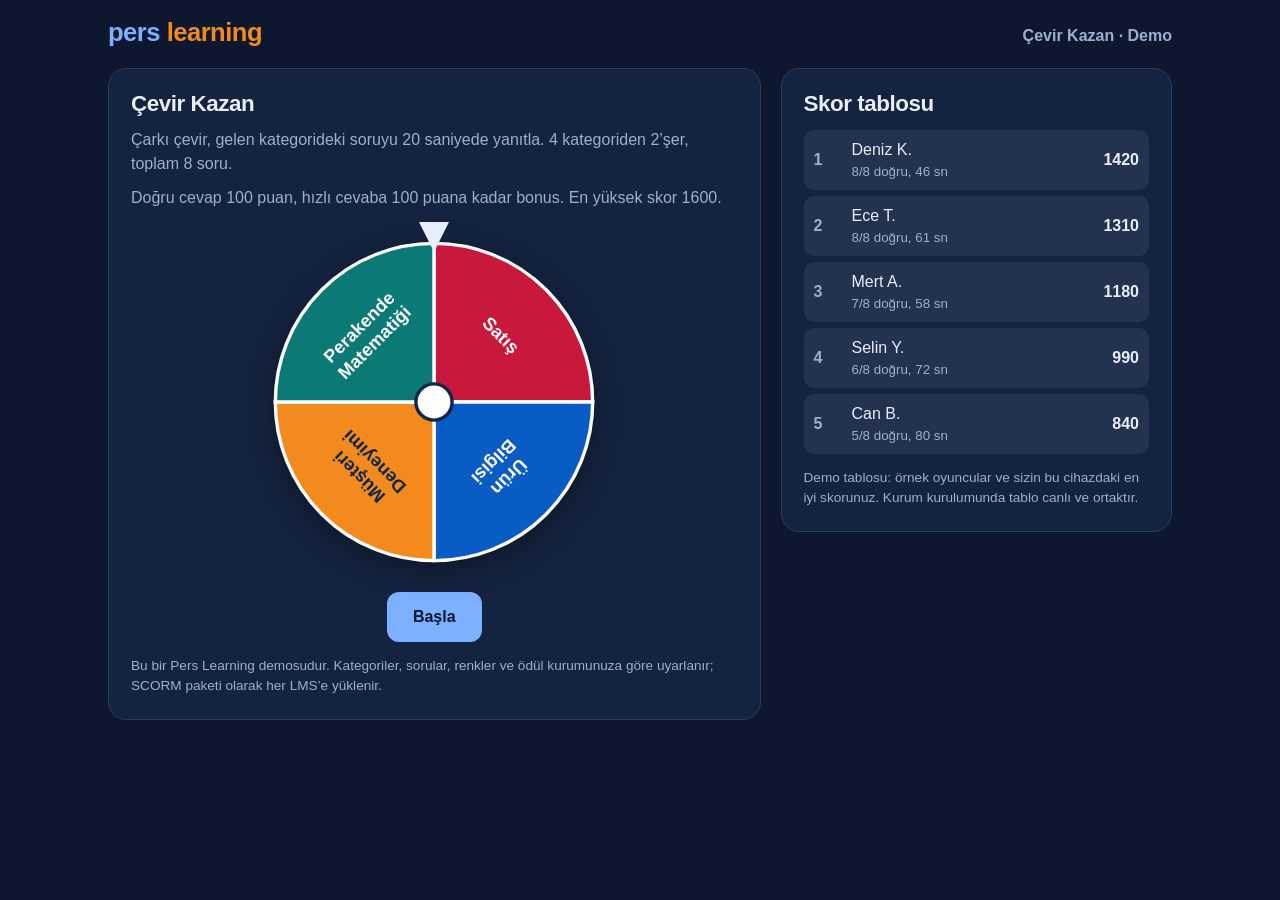
==== games/cevir-kazan.html @ d0fef556 "Learning: Çevir Kazan ve Oryantasyon Maratonu demoları, oyun sekmeleri Co-Authored-By: Claude Opus 5" ====
<!DOCTYPE html>
<html lang="tr">
<head>
<meta charset="UTF-8">
<meta name="viewport" content="width=device-width, initial-scale=1, viewport-fit=cover">
<title>Çevir Kazan — Pers Learning demo</title>
<style>
:root{--bg:#0d1830;--card:#14233f;--ink:#e8eefb;--mute:#9db0d0;--line:#2a3b5c;--blue:#7db0ff;--btn:#7db0ff;--btn-ink:#06142e;--orange:#f28a1e;--ok:#6fd99a;--okbg:#12301f;--bad:#ff9a90;--badbg:#3a1a1a;--bar:#22324f;color-scheme:dark}
*,*:before,*:after{box-sizing:border-box}
body{margin:0;background:var(--bg);color:var(--ink);font-family:"Poppins","Segoe UI","Helvetica Neue",Arial,sans-serif;font-size:16px;line-height:1.5}
button{font:inherit;color:inherit;cursor:pointer}
:focus-visible{outline:3px solid var(--orange);outline-offset:2px}
h1,h2,h3{margin:0;letter-spacing:-.02em;line-height:1.2}
h1:focus,h2:focus{outline:none}
.wrap{max-width:1100px;margin:0 auto;padding:0 18px 40px}
.top{display:flex;justify-content:space-between;align-items:baseline;gap:10px;padding:20px 0 6px;flex-wrap:wrap}
.logo{font-size:1.6rem;font-weight:800;letter-spacing:-.02em;line-height:1}
.logo b{color:var(--blue)}.logo i{color:var(--orange);font-style:normal}
.top span{color:var(--mute);font-weight:600}
.grid{display:grid;grid-template-columns:minmax(0,1.25fr) minmax(280px,.75fr);gap:20px;align-items:start;margin-top:14px}
.card{background:var(--card);border:1px solid var(--line);border-radius:18px;padding:22px}
h2{font-size:1.4rem}
p{margin:10px 0 0}
.mute{color:var(--mute)}
.btn{border:0;border-radius:12px;padding:13px 26px;font-weight:700;background:var(--btn);color:var(--btn-ink)}
.btn[disabled]{opacity:.45;cursor:default}
.center{text-align:center}
.cta{margin-top:20px}
.wh{position:relative;width:min(340px,78vw);margin:22px auto 8px}
.wh svg{display:block;width:100%;height:auto;transition:transform 4.2s cubic-bezier(.15,.7,.1,1);filter:drop-shadow(0 8px 14px rgba(0,0,0,.35))}
.ptr{position:absolute;left:50%;top:-10px;transform:translateX(-50%);border-left:15px solid transparent;border-right:15px solid transparent;border-top:30px solid var(--ink);z-index:2}
.meta{display:flex;justify-content:space-between;gap:10px;align-items:center;flex-wrap:wrap;margin-bottom:14px}
.chip{display:inline-block;padding:4px 14px;border-radius:99px;font-weight:700;font-size:.92rem}
.tm{height:12px;border-radius:99px;background:var(--bar);overflow:hidden;margin:6px 0 4px}
.tb{height:100%;background:var(--ok);width:100%}
.tb.low{background:var(--bad)}
.tn{font-weight:800;font-variant-numeric:tabular-nums}
.opts{display:grid;gap:10px;margin-top:16px}
.opt{text-align:left;background:var(--card);border:2px solid var(--line);border-radius:12px;padding:13px 16px;display:flex;gap:10px}
.opt:hover:not([disabled]){border-color:var(--blue)}
.opt[disabled]{cursor:default}
.opt.right{border-color:var(--ok);background:var(--okbg)}
.opt.wrong{border-color:var(--bad);background:var(--badbg)}
.opt em{font-style:normal;font-weight:700;margin-left:auto;white-space:nowrap}
.fb{margin-top:16px;padding:14px 16px;border-radius:12px;background:var(--bar)}
.big{font-size:3.2rem;font-weight:800;color:var(--blue);line-height:1}
.rec{list-style:none;margin:14px 0 0;padding:0;display:grid;gap:6px;text-align:left}
.rec li{display:flex;gap:10px;align-items:center;padding:8px 12px;border-radius:10px;background:var(--bar);font-size:.92rem}
.rec b{margin-left:auto;white-space:nowrap}
.lb{list-style:none;margin:12px 0 0;padding:0;display:grid;gap:6px}
.lb li{display:grid;grid-template-columns:30px 1fr auto;gap:8px;align-items:center;padding:8px 10px;border-radius:10px;background:var(--bar)}
.lb li.me{outline:2px solid var(--orange);background:var(--card)}
.lb .rk{font-weight:800;color:var(--mute)}
.lb .sc{font-weight:800;font-variant-numeric:tabular-nums}
.lb small{display:block;color:var(--mute)}
.tag{font-size:.75rem;font-weight:700;padding:1px 8px;border-radius:99px;background:var(--orange);color:#10264a;margin-left:6px}
.note{font-size:.85rem;color:var(--mute);margin-top:14px}
@media (max-width:860px){.grid{grid-template-columns:1fr}}
@media (prefers-reduced-motion:reduce){.wh svg{transition:none}}
</style>
</head>
<body>
<div class="wrap">
 <div class="top"><div class="logo" aria-label="Pers Learning"><b>pers</b> <i>learning</i></div><span>Çevir Kazan · Demo</span></div>
 <div class="grid">
  <main class="card" id="stage"></main>
  <aside class="card" id="lb" aria-label="Skor tablosu"></aside>
 </div>
 <p id="live" role="status" style="position:absolute;left:-9999px"></p>
</div>
<script>
var CATS=[
{n:"Satış",c:"#c8183c",t:"#fff",l:["Satış"]},
{n:"Ürün Bilgisi",c:"#0a5cc5",t:"#fff",l:["Ürün","Bilgisi"]},
{n:"Müşteri Deneyimi",c:"#f28a1e",t:"#10264a",l:["Müşteri","Deneyimi"]},
{n:"Perakende Matematiği",c:"#0b7a75",t:"#fff",l:["Perakende","Matematiği"]}];
var QS=[
{c:0,q:"Müşterinin gerçek ihtiyacını anlamak için en etkili soru türü hangisidir?",o:["Evet veya hayır cevabı gerektiren sorular","Açık uçlu sorular","Yalnızca fiyatı soran sorular","Soru sormadan ürün göstermek"],a:1,e:"Açık uçlu sorular müşteriyi konuşturur ve ihtiyacı ortaya çıkarır."},
{c:0,q:"Çapraz satış (cross-sell) nedir?",o:["Ürünü indirimli satmak","Aynı ürünün daha pahalı modelini önermek","Aldığı ürünle birlikte kullanılacak tamamlayıcı ürün önermek","Müşteriyi başka mağazaya yönlendirmek"],a:2,e:"Çapraz satışta ana ürüne uyan tamamlayıcı ürün önerilir. Daha pahalı modeli önermek yukarı satıştır (up-sell)."},
{c:1,q:"Ayak ölçüsü almak için günün hangi saati daha doğru sonuç verir?",o:["Sabah, uyanır uyanmaz","Akşam saatleri","Fark etmez","Gece yarısı"],a:1,e:"Ayaklar gün içinde şişer. Akşam ölçmek, ayakkabının gün boyu rahat kalmasını sağlar."},
{c:1,q:"Müşteri ayakkabıyı denerken hangisi doğru yaklaşımdır?",o:["Sadece tek ayağa giydirip bırakmak","Ayakkabıyı giymeden gözle bakmak","Her zaman bir numara küçük önermek","İki ayağa da giydirip birkaç adım yürümesini istemek"],a:3,e:"İki ayağın ölçüsü farklı olabilir. İki ayakkabıyı giyip yürümek gerçek rahatlığı gösterir."},
{c:2,q:"Şikâyeti olan müşteriye ilk yaklaşım ne olmalı?",o:["Hemen savunma yapmak","Sözünü kesip çözüm sunmak","Sakin kalıp önce dinlemek ve anladığını göstermek","Sorunu başka çalışana devretmek"],a:2,e:"Önce dinlemek ve anlaşıldığını hissettirmek, çözüm konuşmasının zeminini hazırlar."},
{c:2,q:"Müşteri aradığı numarayı bulamadığında en iyi yaklaşım hangisidir?",o:["Alternatif model önermek ve mümkünse başka mağazada stok kontrolü yapmak","“Elimizde yok” deyip bırakmak","Daha sonra tekrar gelmesini söylemek","Başka bir markaya yönlendirmek"],a:0,e:"Çözüm odaklı yaklaşım satışı ve müşteri memnuniyetini birlikte korur."},
{c:3,q:"Mağazaya 200 kişi girdi, 50 kişi alışveriş yaptı. Dönüşüm oranı yüzde kaçtır?",o:["%20","%25","%40","%50"],a:1,e:"Dönüşüm oranı = satış yapılan kişi / giren kişi = 50 / 200 = %25."},
{c:3,q:"40 fişte toplam 120 ürün satıldı. UPT (fiş başına ürün adedi) kaçtır?",o:["2","3","4","30"],a:1,e:"UPT = satılan ürün adedi / fiş sayısı = 120 / 40 = 3."}];
var LIMIT=20,TOTAL=8,S=null,timer=null,ME="Sen";
var SEED=[{n:"Deniz K.",best:1420,ok:8,secs:46},{n:"Ece T.",best:1310,ok:8,secs:61},{n:"Mert A.",best:1180,ok:7,secs:58},{n:"Selin Y.",best:990,ok:6,secs:72},{n:"Can B.",best:840,ok:5,secs:80}];
var $=function(i){return document.getElementById(i)};
var reduce=window.matchMedia&&matchMedia("(prefers-reduced-motion: reduce)").matches;
function myBest(){try{return JSON.parse(localStorage.getItem("pers_cark_best")||"null")}catch(e){return null}}

function P(a){var r=a*Math.PI/180;return (150+140*Math.sin(r)).toFixed(1)+" "+(150-140*Math.cos(r)).toFixed(1)}
function wheel(){var h='<svg viewBox="0 0 300 300" id="wheel" role="img" aria-label="Kategori çarkı">';
 CATS.forEach(function(c,i){var a=i*90;
  h+='<path d="M150 150L'+P(a)+'A140 140 0 0 1 '+P(a+90)+'Z" fill="'+c.c+'" stroke="#fff" stroke-width="3"/>';
  h+='<g transform="rotate('+(a+45)+' 150 150)"><text x="150" y="'+(c.l.length>1?62:72)+'" text-anchor="middle" font-size="16" font-weight="700" fill="'+c.t+'">'+
   c.l.map(function(t,k){return '<tspan x="150"'+(k?' dy="19"':'')+'>'+t+'</tspan>'}).join("")+'</text></g>'});
 return h+'<circle cx="150" cy="150" r="16" fill="#fff" stroke="#10264a" stroke-width="3"/></svg>'}

function reset(){S={i:0,cnt:[0,0,0,0],asked:[],res:[],rot:0,total:0,ok:0,secs:0,busy:false,cur:null}}
function intro(){reset();
 $("stage").innerHTML='<h2 tabindex="-1" id="hd">Çevir Kazan</h2>'+
 '<p class="mute">Çarkı çevir, gelen kategorideki soruyu '+LIMIT+' saniyede yanıtla. 4 kategoriden 2’şer, toplam '+TOTAL+' soru.</p>'+
 '<p class="mute">Doğru cevap 100 puan, hızlı cevaba 100 puana kadar bonus. En yüksek skor 1600.</p>'+
 '<div class="wh"><div class="ptr"></div>'+wheel()+'</div><div class="center cta"><button class="btn" id="go">Başla</button></div>'+
 '<p class="note">Bu bir Pers Learning demosudur. Kategoriler, sorular, renkler ve ödül kurumunuza göre uyarlanır; SCORM paketi olarak her LMS’e yüklenir.</p>';
 $("go").onclick=turn}
function turn(){
 if(S.i>=TOTAL)return result();
 $("stage").innerHTML='<div class="meta"><strong>Soru '+(S.i+1)+' / '+TOTAL+'</strong><span class="mute">Puan: <b>'+S.total+'</b></span></div>'+
 '<div class="wh"><div class="ptr"></div>'+wheel()+'</div><div class="center cta"><button class="btn" id="spin">Çarkı çevir</button></div>';
 $("spin").onclick=spin}
function spin(){if(S.busy)return;S.busy=true;$("spin").disabled=true;
 var av=[0,1,2,3].filter(function(i){return S.cnt[i]<2}),ci=av[Math.floor(Math.random()*av.length)];
 var wa=ci*90+45+(Math.random()-.5)*50,T=Math.ceil(S.rot/360)*360+1800+(360-wa);S.rot=T;
 $("wheel").style.transform="rotate("+T+"deg)";
 setTimeout(function(){S.busy=false;S.cnt[ci]++;$("live").textContent="Çark durdu: "+CATS[ci].n;ask(ci)},reduce?300:4400)}
function ask(ci){
 var q=QS.filter(function(x){return x.c===ci&&S.asked.indexOf(x)<0})[0];S.asked.push(q);S.cur={q:q,t0:performance.now()};
 var c=CATS[ci];
 $("stage").innerHTML='<div class="meta"><span class="chip" style="background:'+c.c+';color:'+c.t+'">'+c.n+'</span><span class="mute">Soru '+(S.i+1)+' / '+TOTAL+'</span></div>'+
 '<div class="tm"><div class="tb" id="tb"></div></div><div class="mute" style="font-size:.9rem">Kalan süre: <span class="tn" id="tn">'+LIMIT+'</span> sn</div>'+
 '<h2 tabindex="-1" id="hd" style="margin-top:14px">'+q.q+'</h2><div class="opts">'+
 q.o.map(function(o,i){return '<button class="opt" data-i="'+i+'"><span>'+o+'</span></button>'}).join("")+'</div><div id="fb"></div>';
 document.querySelectorAll(".opt").forEach(function(b){b.onclick=function(){answer(+b.dataset.i)}});
 clearInterval(timer);timer=setInterval(function(){
  var rem=Math.max(0,LIMIT-(performance.now()-S.cur.t0)/1000);
  $("tb").style.width=rem/LIMIT*100+"%";$("tb").classList.toggle("low",rem<6);$("tn").textContent=Math.ceil(rem);
  if(rem<=0)answer(-1)},100)}
function answer(i){if(!S.cur||S.cur.done)return;S.cur.done=true;clearInterval(timer);
 var q=S.cur.q,secs=Math.min(LIMIT,(performance.now()-S.cur.t0)/1000),ok=i===q.a,pts=ok?100+Math.round(100*(LIMIT-secs)/LIMIT):0;
 S.total+=pts;S.secs+=(i<0?LIMIT:secs);if(ok)S.ok++;S.res.push({c:q.c,ok:ok,secs:i<0?LIMIT:secs,pts:pts,to:i<0});
 document.querySelectorAll(".opt").forEach(function(b,k){b.disabled=true;
  if(k===q.a){b.classList.add("right");b.insertAdjacentHTML("beforeend","<em>Doğru cevap</em>")}
  else if(k===i){b.classList.add("wrong");b.insertAdjacentHTML("beforeend","<em>Yanlış</em>")}});
 var last=S.i+1>=TOTAL;
 $("fb").innerHTML='<div class="fb"><strong>'+(ok?"Doğru! +"+pts+" puan ("+secs.toFixed(1)+" sn)":i<0?"Süre doldu. 0 puan.":"Yanlış. 0 puan.")+'</strong><p style="margin-top:6px">'+q.e+'</p></div>'+
  '<div class="center cta"><button class="btn" id="nx">'+(last?"Sonucu gör":"Çarkı çevir")+'</button></div>';
 $("nx").onclick=function(){S.i++;turn()};$("nx").focus({preventScroll:true})}
function result(){
 var old=myBest(),isBest=!old||S.total>old.best;
 if(isBest){try{localStorage.setItem("pers_cark_best",JSON.stringify({best:S.total,ok:S.ok,secs:Math.round(S.secs)}))}catch(e){}}
 $("stage").innerHTML='<div class="center"><div class="big">'+S.total+'</div><p class="mute" style="margin-top:4px">toplam puan (en fazla 1600)</p>'+
 '<h2 tabindex="-1" id="hd" style="margin-top:10px">'+S.ok+' / '+TOTAL+' doğru</h2><p class="mute">Toplam süre: '+S.secs.toFixed(1)+' sn'+(isBest?' · Yeni rekorun!':'')+'</p></div>'+
 '<ul class="rec">'+S.res.map(function(r,k){return '<li><span>'+(k+1)+'. '+CATS[r.c].n+'</span><span class="mute">'+(r.to?"süre doldu":r.secs.toFixed(1)+" sn")+'</span><b style="color:var(--'+(r.ok?"ok":"bad")+')">'+(r.ok?"Doğru":"Yanlış")+' · '+r.pts+'</b></li>'}).join("")+'</ul>'+
 '<div class="center cta"><button class="btn" id="again">Tekrar oyna</button></div>';
 $("again").onclick=intro;renderLB()}
function renderLB(){
 var rows=SEED.map(function(r){return {n:r.n,best:r.best,ok:r.ok,secs:r.secs}}),m=myBest();
 if(m)rows.push({n:ME,best:m.best,ok:m.ok,secs:m.secs,me:true});
 rows.sort(function(a,b){return b.best-a.best||a.secs-b.secs});
 $("lb").innerHTML='<h2>Skor tablosu</h2><ol class="lb">'+rows.map(function(r,k){return '<li'+(r.me?' class="me"':'')+'><span class="rk">'+(k+1)+'</span><span>'+r.n+(r.me?'<span class="tag">Siz</span>':'')+'<small>'+r.ok+'/'+TOTAL+' doğru, '+r.secs+' sn</small></span><span class="sc">'+r.best+'</span></li>'}).join("")+'</ol>'+
 '<p class="note">Demo tablosu: örnek oyuncular ve sizin bu cihazdaki en iyi skorunuz. Kurum kurulumunda tablo canlı ve ortaktır.</p>'}
intro();renderLB();
</script>
</body>
</html>
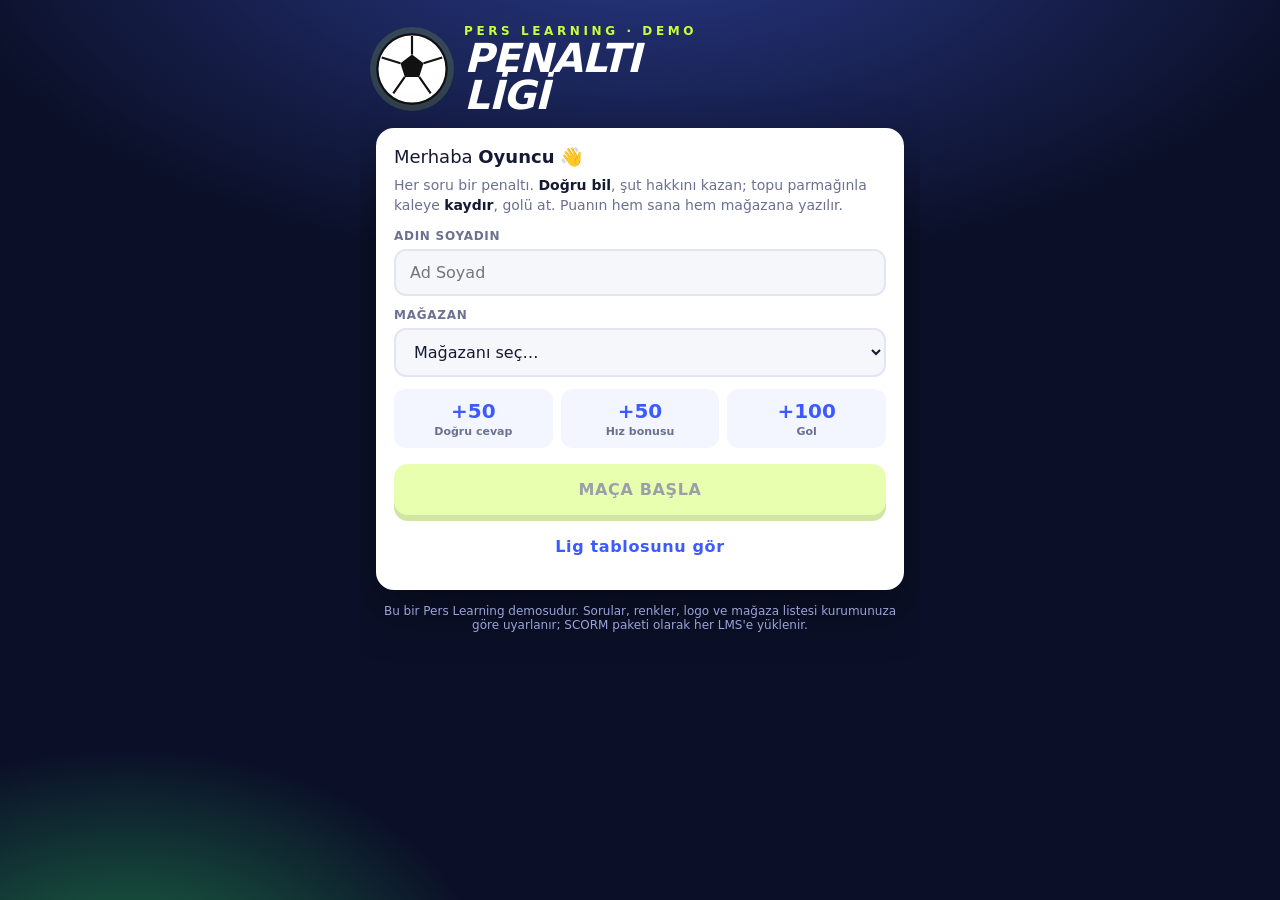
==== commit 04481232: "Eski oyun adreslerine yönlendirme, önbellek kırıcı Co-Authored-By: Claude Opus 5.5 <noreply@anthropi" ====
--- a/games/cevir-kazan.html
+++ b/games/cevir-kazan.html
@@ -1,157 +1 @@
-<!DOCTYPE html>
-<html lang="tr">
-<head>
-<meta charset="UTF-8">
-<meta name="viewport" content="width=device-width, initial-scale=1, viewport-fit=cover">
-<title>Çevir Kazan — Pers Learning demo</title>
-<style>
-:root{--bg:#0d1830;--card:#14233f;--ink:#e8eefb;--mute:#9db0d0;--line:#2a3b5c;--blue:#7db0ff;--btn:#7db0ff;--btn-ink:#06142e;--orange:#f28a1e;--ok:#6fd99a;--okbg:#12301f;--bad:#ff9a90;--badbg:#3a1a1a;--bar:#22324f;color-scheme:dark}
-*,*:before,*:after{box-sizing:border-box}
-body{margin:0;background:var(--bg);color:var(--ink);font-family:"Poppins","Segoe UI","Helvetica Neue",Arial,sans-serif;font-size:16px;line-height:1.5}
-button{font:inherit;color:inherit;cursor:pointer}
-:focus-visible{outline:3px solid var(--orange);outline-offset:2px}
-h1,h2,h3{margin:0;letter-spacing:-.02em;line-height:1.2}
-h1:focus,h2:focus{outline:none}
-.wrap{max-width:1100px;margin:0 auto;padding:0 18px 40px}
-.top{display:flex;justify-content:space-between;align-items:baseline;gap:10px;padding:20px 0 6px;flex-wrap:wrap}
-.logo{font-size:1.6rem;font-weight:800;letter-spacing:-.02em;line-height:1}
-.logo b{color:var(--blue)}.logo i{color:var(--orange);font-style:normal}
-.top span{color:var(--mute);font-weight:600}
-.grid{display:grid;grid-template-columns:minmax(0,1.25fr) minmax(280px,.75fr);gap:20px;align-items:start;margin-top:14px}
-.card{background:var(--card);border:1px solid var(--line);border-radius:18px;padding:22px}
-h2{font-size:1.4rem}
-p{margin:10px 0 0}
-.mute{color:var(--mute)}
-.btn{border:0;border-radius:12px;padding:13px 26px;font-weight:700;background:var(--btn);color:var(--btn-ink)}
-.btn[disabled]{opacity:.45;cursor:default}
-.center{text-align:center}
-.cta{margin-top:20px}
-.wh{position:relative;width:min(340px,78vw);margin:22px auto 8px}
-.wh svg{display:block;width:100%;height:auto;transition:transform 4.2s cubic-bezier(.15,.7,.1,1);filter:drop-shadow(0 8px 14px rgba(0,0,0,.35))}
-.ptr{position:absolute;left:50%;top:-10px;transform:translateX(-50%);border-left:15px solid transparent;border-right:15px solid transparent;border-top:30px solid var(--ink);z-index:2}
-.meta{display:flex;justify-content:space-between;gap:10px;align-items:center;flex-wrap:wrap;margin-bottom:14px}
-.chip{display:inline-block;padding:4px 14px;border-radius:99px;font-weight:700;font-size:.92rem}
-.tm{height:12px;border-radius:99px;background:var(--bar);overflow:hidden;margin:6px 0 4px}
-.tb{height:100%;background:var(--ok);width:100%}
-.tb.low{background:var(--bad)}
-.tn{font-weight:800;font-variant-numeric:tabular-nums}
-.opts{display:grid;gap:10px;margin-top:16px}
-.opt{text-align:left;background:var(--card);border:2px solid var(--line);border-radius:12px;padding:13px 16px;display:flex;gap:10px}
-.opt:hover:not([disabled]){border-color:var(--blue)}
-.opt[disabled]{cursor:default}
-.opt.right{border-color:var(--ok);background:var(--okbg)}
-.opt.wrong{border-color:var(--bad);background:var(--badbg)}
-.opt em{font-style:normal;font-weight:700;margin-left:auto;white-space:nowrap}
-.fb{margin-top:16px;padding:14px 16px;border-radius:12px;background:var(--bar)}
-.big{font-size:3.2rem;font-weight:800;color:var(--blue);line-height:1}
-.rec{list-style:none;margin:14px 0 0;padding:0;display:grid;gap:6px;text-align:left}
-.rec li{display:flex;gap:10px;align-items:center;padding:8px 12px;border-radius:10px;background:var(--bar);font-size:.92rem}
-.rec b{margin-left:auto;white-space:nowrap}
-.lb{list-style:none;margin:12px 0 0;padding:0;display:grid;gap:6px}
-.lb li{display:grid;grid-template-columns:30px 1fr auto;gap:8px;align-items:center;padding:8px 10px;border-radius:10px;background:var(--bar)}
-.lb li.me{outline:2px solid var(--orange);background:var(--card)}
-.lb .rk{font-weight:800;color:var(--mute)}
-.lb .sc{font-weight:800;font-variant-numeric:tabular-nums}
-.lb small{display:block;color:var(--mute)}
-.tag{font-size:.75rem;font-weight:700;padding:1px 8px;border-radius:99px;background:var(--orange);color:#10264a;margin-left:6px}
-.note{font-size:.85rem;color:var(--mute);margin-top:14px}
-@media (max-width:860px){.grid{grid-template-columns:1fr}}
-@media (prefers-reduced-motion:reduce){.wh svg{transition:none}}
-</style>
-</head>
-<body>
-<div class="wrap">
- <div class="top"><div class="logo" aria-label="Pers Learning"><b>pers</b> <i>learning</i></div><span>Çevir Kazan · Demo</span></div>
- <div class="grid">
-  <main class="card" id="stage"></main>
-  <aside class="card" id="lb" aria-label="Skor tablosu"></aside>
- </div>
- <p id="live" role="status" style="position:absolute;left:-9999px"></p>
-</div>
-<script>
-var CATS=[
-{n:"Satış",c:"#c8183c",t:"#fff",l:["Satış"]},
-{n:"Ürün Bilgisi",c:"#0a5cc5",t:"#fff",l:["Ürün","Bilgisi"]},
-{n:"Müşteri Deneyimi",c:"#f28a1e",t:"#10264a",l:["Müşteri","Deneyimi"]},
-{n:"Perakende Matematiği",c:"#0b7a75",t:"#fff",l:["Perakende","Matematiği"]}];
-var QS=[
-{c:0,q:"Müşterinin gerçek ihtiyacını anlamak için en etkili soru türü hangisidir?",o:["Evet veya hayır cevabı gerektiren sorular","Açık uçlu sorular","Yalnızca fiyatı soran sorular","Soru sormadan ürün göstermek"],a:1,e:"Açık uçlu sorular müşteriyi konuşturur ve ihtiyacı ortaya çıkarır."},
-{c:0,q:"Çapraz satış (cross-sell) nedir?",o:["Ürünü indirimli satmak","Aynı ürünün daha pahalı modelini önermek","Aldığı ürünle birlikte kullanılacak tamamlayıcı ürün önermek","Müşteriyi başka mağazaya yönlendirmek"],a:2,e:"Çapraz satışta ana ürüne uyan tamamlayıcı ürün önerilir. Daha pahalı modeli önermek yukarı satıştır (up-sell)."},
-{c:1,q:"Ayak ölçüsü almak için günün hangi saati daha doğru sonuç verir?",o:["Sabah, uyanır uyanmaz","Akşam saatleri","Fark etmez","Gece yarısı"],a:1,e:"Ayaklar gün içinde şişer. Akşam ölçmek, ayakkabının gün boyu rahat kalmasını sağlar."},
-{c:1,q:"Müşteri ayakkabıyı denerken hangisi doğru yaklaşımdır?",o:["Sadece tek ayağa giydirip bırakmak","Ayakkabıyı giymeden gözle bakmak","Her zaman bir numara küçük önermek","İki ayağa da giydirip birkaç adım yürümesini istemek"],a:3,e:"İki ayağın ölçüsü farklı olabilir. İki ayakkabıyı giyip yürümek gerçek rahatlığı gösterir."},
-{c:2,q:"Şikâyeti olan müşteriye ilk yaklaşım ne olmalı?",o:["Hemen savunma yapmak","Sözünü kesip çözüm sunmak","Sakin kalıp önce dinlemek ve anladığını göstermek","Sorunu başka çalışana devretmek"],a:2,e:"Önce dinlemek ve anlaşıldığını hissettirmek, çözüm konuşmasının zeminini hazırlar."},
-{c:2,q:"Müşteri aradığı numarayı bulamadığında en iyi yaklaşım hangisidir?",o:["Alternatif model önermek ve mümkünse başka mağazada stok kontrolü yapmak","“Elimizde yok” deyip bırakmak","Daha sonra tekrar gelmesini söylemek","Başka bir markaya yönlendirmek"],a:0,e:"Çözüm odaklı yaklaşım satışı ve müşteri memnuniyetini birlikte korur."},
-{c:3,q:"Mağazaya 200 kişi girdi, 50 kişi alışveriş yaptı. Dönüşüm oranı yüzde kaçtır?",o:["%20","%25","%40","%50"],a:1,e:"Dönüşüm oranı = satış yapılan kişi / giren kişi = 50 / 200 = %25."},
-{c:3,q:"40 fişte toplam 120 ürün satıldı. UPT (fiş başına ürün adedi) kaçtır?",o:["2","3","4","30"],a:1,e:"UPT = satılan ürün adedi / fiş sayısı = 120 / 40 = 3."}];
-var LIMIT=20,TOTAL=8,S=null,timer=null,ME="Sen";
-var SEED=[{n:"Deniz K.",best:1420,ok:8,secs:46},{n:"Ece T.",best:1310,ok:8,secs:61},{n:"Mert A.",best:1180,ok:7,secs:58},{n:"Selin Y.",best:990,ok:6,secs:72},{n:"Can B.",best:840,ok:5,secs:80}];
-var $=function(i){return document.getElementById(i)};
-var reduce=window.matchMedia&&matchMedia("(prefers-reduced-motion: reduce)").matches;
-function myBest(){try{return JSON.parse(localStorage.getItem("pers_cark_best")||"null")}catch(e){return null}}
-
-function P(a){var r=a*Math.PI/180;return (150+140*Math.sin(r)).toFixed(1)+" "+(150-140*Math.cos(r)).toFixed(1)}
-function wheel(){var h='<svg viewBox="0 0 300 300" id="wheel" role="img" aria-label="Kategori çarkı">';
- CATS.forEach(function(c,i){var a=i*90;
-  h+='<path d="M150 150L'+P(a)+'A140 140 0 0 1 '+P(a+90)+'Z" fill="'+c.c+'" stroke="#fff" stroke-width="3"/>';
-  h+='<g transform="rotate('+(a+45)+' 150 150)"><text x="150" y="'+(c.l.length>1?62:72)+'" text-anchor="middle" font-size="16" font-weight="700" fill="'+c.t+'">'+
-   c.l.map(function(t,k){return '<tspan x="150"'+(k?' dy="19"':'')+'>'+t+'</tspan>'}).join("")+'</text></g>'});
- return h+'<circle cx="150" cy="150" r="16" fill="#fff" stroke="#10264a" stroke-width="3"/></svg>'}
-
-function reset(){S={i:0,cnt:[0,0,0,0],asked:[],res:[],rot:0,total:0,ok:0,secs:0,busy:false,cur:null}}
-function intro(){reset();
- $("stage").innerHTML='<h2 tabindex="-1" id="hd">Çevir Kazan</h2>'+
- '<p class="mute">Çarkı çevir, gelen kategorideki soruyu '+LIMIT+' saniyede yanıtla. 4 kategoriden 2’şer, toplam '+TOTAL+' soru.</p>'+
- '<p class="mute">Doğru cevap 100 puan, hızlı cevaba 100 puana kadar bonus. En yüksek skor 1600.</p>'+
- '<div class="wh"><div class="ptr"></div>'+wheel()+'</div><div class="center cta"><button class="btn" id="go">Başla</button></div>'+
- '<p class="note">Bu bir Pers Learning demosudur. Kategoriler, sorular, renkler ve ödül kurumunuza göre uyarlanır; SCORM paketi olarak her LMS’e yüklenir.</p>';
- $("go").onclick=turn}
-function turn(){
- if(S.i>=TOTAL)return result();
- $("stage").innerHTML='<div class="meta"><strong>Soru '+(S.i+1)+' / '+TOTAL+'</strong><span class="mute">Puan: <b>'+S.total+'</b></span></div>'+
- '<div class="wh"><div class="ptr"></div>'+wheel()+'</div><div class="center cta"><button class="btn" id="spin">Çarkı çevir</button></div>';
- $("spin").onclick=spin}
-function spin(){if(S.busy)return;S.busy=true;$("spin").disabled=true;
- var av=[0,1,2,3].filter(function(i){return S.cnt[i]<2}),ci=av[Math.floor(Math.random()*av.length)];
- var wa=ci*90+45+(Math.random()-.5)*50,T=Math.ceil(S.rot/360)*360+1800+(360-wa);S.rot=T;
- $("wheel").style.transform="rotate("+T+"deg)";
- setTimeout(function(){S.busy=false;S.cnt[ci]++;$("live").textContent="Çark durdu: "+CATS[ci].n;ask(ci)},reduce?300:4400)}
-function ask(ci){
- var q=QS.filter(function(x){return x.c===ci&&S.asked.indexOf(x)<0})[0];S.asked.push(q);S.cur={q:q,t0:performance.now()};
- var c=CATS[ci];
- $("stage").innerHTML='<div class="meta"><span class="chip" style="background:'+c.c+';color:'+c.t+'">'+c.n+'</span><span class="mute">Soru '+(S.i+1)+' / '+TOTAL+'</span></div>'+
- '<div class="tm"><div class="tb" id="tb"></div></div><div class="mute" style="font-size:.9rem">Kalan süre: <span class="tn" id="tn">'+LIMIT+'</span> sn</div>'+
- '<h2 tabindex="-1" id="hd" style="margin-top:14px">'+q.q+'</h2><div class="opts">'+
- q.o.map(function(o,i){return '<button class="opt" data-i="'+i+'"><span>'+o+'</span></button>'}).join("")+'</div><div id="fb"></div>';
- document.querySelectorAll(".opt").forEach(function(b){b.onclick=function(){answer(+b.dataset.i)}});
- clearInterval(timer);timer=setInterval(function(){
-  var rem=Math.max(0,LIMIT-(performance.now()-S.cur.t0)/1000);
-  $("tb").style.width=rem/LIMIT*100+"%";$("tb").classList.toggle("low",rem<6);$("tn").textContent=Math.ceil(rem);
-  if(rem<=0)answer(-1)},100)}
-function answer(i){if(!S.cur||S.cur.done)return;S.cur.done=true;clearInterval(timer);
- var q=S.cur.q,secs=Math.min(LIMIT,(performance.now()-S.cur.t0)/1000),ok=i===q.a,pts=ok?100+Math.round(100*(LIMIT-secs)/LIMIT):0;
- S.total+=pts;S.secs+=(i<0?LIMIT:secs);if(ok)S.ok++;S.res.push({c:q.c,ok:ok,secs:i<0?LIMIT:secs,pts:pts,to:i<0});
- document.querySelectorAll(".opt").forEach(function(b,k){b.disabled=true;
-  if(k===q.a){b.classList.add("right");b.insertAdjacentHTML("beforeend","<em>Doğru cevap</em>")}
-  else if(k===i){b.classList.add("wrong");b.insertAdjacentHTML("beforeend","<em>Yanlış</em>")}});
- var last=S.i+1>=TOTAL;
- $("fb").innerHTML='<div class="fb"><strong>'+(ok?"Doğru! +"+pts+" puan ("+secs.toFixed(1)+" sn)":i<0?"Süre doldu. 0 puan.":"Yanlış. 0 puan.")+'</strong><p style="margin-top:6px">'+q.e+'</p></div>'+
-  '<div class="center cta"><button class="btn" id="nx">'+(last?"Sonucu gör":"Çarkı çevir")+'</button></div>';
- $("nx").onclick=function(){S.i++;turn()};$("nx").focus({preventScroll:true})}
-function result(){
- var old=myBest(),isBest=!old||S.total>old.best;
- if(isBest){try{localStorage.setItem("pers_cark_best",JSON.stringify({best:S.total,ok:S.ok,secs:Math.round(S.secs)}))}catch(e){}}
- $("stage").innerHTML='<div class="center"><div class="big">'+S.total+'</div><p class="mute" style="margin-top:4px">toplam puan (en fazla 1600)</p>'+
- '<h2 tabindex="-1" id="hd" style="margin-top:10px">'+S.ok+' / '+TOTAL+' doğru</h2><p class="mute">Toplam süre: '+S.secs.toFixed(1)+' sn'+(isBest?' · Yeni rekorun!':'')+'</p></div>'+
- '<ul class="rec">'+S.res.map(function(r,k){return '<li><span>'+(k+1)+'. '+CATS[r.c].n+'</span><span class="mute">'+(r.to?"süre doldu":r.secs.toFixed(1)+" sn")+'</span><b style="color:var(--'+(r.ok?"ok":"bad")+')">'+(r.ok?"Doğru":"Yanlış")+' · '+r.pts+'</b></li>'}).join("")+'</ul>'+
- '<div class="center cta"><button class="btn" id="again">Tekrar oyna</button></div>';
- $("again").onclick=intro;renderLB()}
-function renderLB(){
- var rows=SEED.map(function(r){return {n:r.n,best:r.best,ok:r.ok,secs:r.secs}}),m=myBest();
- if(m)rows.push({n:ME,best:m.best,ok:m.ok,secs:m.secs,me:true});
- rows.sort(function(a,b){return b.best-a.best||a.secs-b.secs});
- $("lb").innerHTML='<h2>Skor tablosu</h2><ol class="lb">'+rows.map(function(r,k){return '<li'+(r.me?' class="me"':'')+'><span class="rk">'+(k+1)+'</span><span>'+r.n+(r.me?'<span class="tag">Siz</span>':'')+'<small>'+r.ok+'/'+TOTAL+' doğru, '+r.secs+' sn</small></span><span class="sc">'+r.best+'</span></li>'}).join("")+'</ol>'+
- '<p class="note">Demo tablosu: örnek oyuncular ve sizin bu cihazdaki en iyi skorunuz. Kurum kurulumunda tablo canlı ve ortaktır.</p>'}
-intro();renderLB();
-</script>
-</body>
-</html>
+<!DOCTYPE html><html lang="tr"><head><meta charset="utf-8"><title>Penaltı Ligi</title><meta http-equiv="refresh" content="0; url=penalti/index.html"><script>location.replace("penalti/index.html")</script></head><body></body></html>
